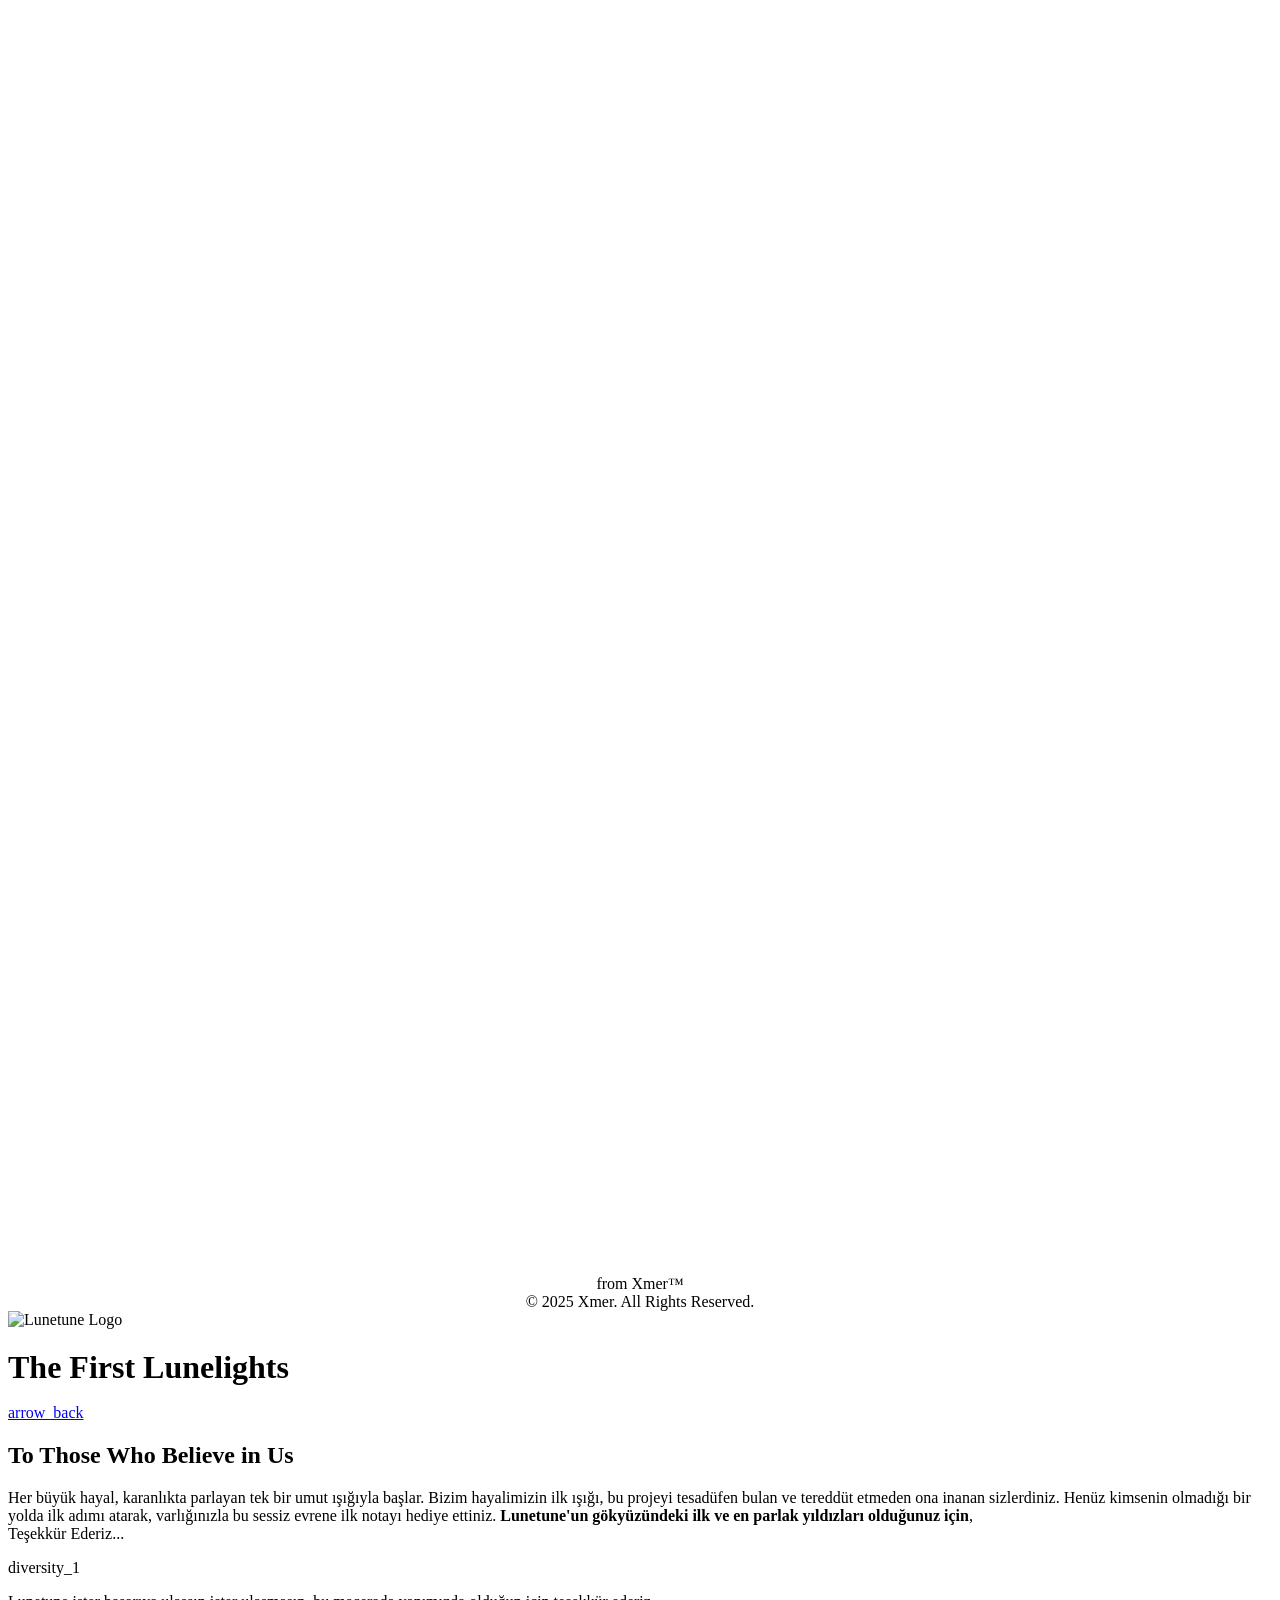
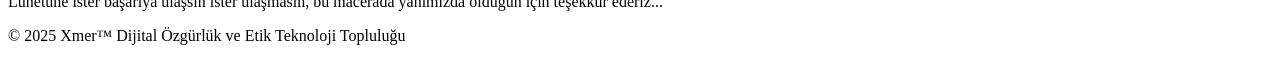
==== firstlunelights/index.html @ 83e5f684 "New Social Activity Mode and Bug Fix" ====
<!DOCTYPE html>
<html lang="tr-TR">

<head>
  <meta charset="utf-8" />
  <meta content="width=device-width, initial-scale=1" name="viewport" />
  <title>Lunetune | The First Lunelights</title>
  <script src="lib/tailwind.js"></script>
  <link rel="stylesheet" href="src/style.css" />
  <link rel="manifest" href="src/manifest.json" />
  <meta name="robots" content="index, follow, max-image-preview:large, max-snippet:-1" />
  <meta name="description"
    content="Are you ready for the ultimate music listening experience in your browser? And it's completely free!" />
  <meta name="keywords" content="Lunetune, Lunelights, The First Lunelights, First Stars, To Those Who Believe in Us" />
  <meta name="author" content="XmerOriginals" />
  <meta name="robots" content="index, follow" />
  <meta name="description"
    content="Lunetune'un ilk yıldızları. Projemize en başında inanıp destekleyen herkese sonsuz teşekkürler." />
  <meta name="keywords"
    content="Lunetune, Lunelights, The First Lunelights, First Stars, To Those Who Believe in Us, xmer originals" />
  <meta name="author" content="XmerOriginals" />
  <link rel="canonical" href="https://lunetune.xmeroriginals.com/firstlunelights/" />
  <meta name="theme-color" content="#1e1f3a" />
  <link rel="icon" type="image/png" href="https://lunetune.xmeroriginals.com/resources/Lunetune.png" />
</head>

<body class="bg-[#1c1f3a] text-[#b9b9c9]">
  <div id="loader">
    <div class="loader-logo">
      <svg version="1.1" xmlns="http://www.w3.org/2000/svg" xmlns:xlink="http://www.w3.org/1999/xlink"
        viewBox="0,0,500.20997,499.99999" fill="#ffffff">
        <g transform="translate(10,70)">
          <g stroke="none" stroke-miterlimit="10">
            <path
              d="M305.05393,-3.27944l-66.7189,-66.72056h57.02808l194.62582,194.6236l-0.00001,57.03417l-95.50675,-95.51117l11.34305,-11.35302l11.3425,-11.35246h-45.3949l-66.7189,-66.72056z" />
            <path d="M489.98893,91.40451l-161.40119,-161.40451h60.34916l101.05202,101.0476z" />
            <path d="M489.98892,1.15347l-71.14682,-71.15346h64.25771l3.53038,3.56249l3.53093,3.56249z" />
            <path
              d="M489.98894,271.90993l-140.64252,-140.64584l13.29206,-13.28376l13.29206,-13.28321l114.05838,114.05396z" />
            <path
              d="M489.98892,362.16209l-185.76332,-185.76554l24.63844,-24.63844l80.56245,80.56134l80.56245,80.56078z" />
            <path
              d="M-9.4463,178.88928l47.61633,47.61412l47.61578,47.61356l-11.20518,11.21514l-11.20573,11.2157h44.8412l133.4378,133.44112h-57.02808l-194.07212,-194.0699z" />
            <path
              d="M150.84694,23.01898l-93.01787,-93.01898h49.27964l161.40506,161.40838l-12.3242,12.31479l-12.3242,12.31534z" />
            <path
              d="M223.93502,256.68379c6.69586,-6.70085 12.30095,-12.18356 12.45653,-12.18356c0.15504,0 42.01623,41.73496 93.02507,92.74435l92.74324,92.74435h-49.27964l-161.1188,-161.12212l12.1736,-12.18301z" />
            <path
              d="M-9.4463,23.0223v-24.63954l185.48482,185.4826l-12.31534,12.3242l-12.31479,12.3242l-160.85468,-160.85136v-24.6401z" />
            <path
              d="M-9.4463,299.31796v-30.17652l80.28726,80.28504l80.2867,80.2856l-30.03311,0.14341l-30.03256,0.14285l-50.25415,-50.25138l-50.25415,-50.25193v-30.17707z" />
            <path d="M148.08121,-70h53.15608l133.4378,133.44112h-38.03404l-3.84654,3.7131l-3.84598,3.7131z" />
            <path
              d="M187.67779,292.94102l3.57467,-3.60679l140.38116,140.37784l-26.43463,0.14396l-26.43408,0.14396l-133.4522,-133.4522h38.79039l3.57467,-3.60679z" />
            <path
              d="M-9.4463,88.63491l140.35792,140.35792l-13.28376,13.29206l-13.28376,13.29262l-113.7904,-113.78596z" />
            <path
              d="M490.20154,423.20614l-0.34606,6.7828h-23.39705l-66.30584,-66.30418c-36.46874,-36.46763 -66.55643,-66.74192 -66.55643,-66.9706c0,-0.22923 10.64959,-0.16634 23.36027,-0.16634h23.11023l109.92226,109.90122c0,0 0.27181,15.59796 0.21262,16.7571z" />
            <path d="M-10,-58.23282v-11.76718h23.53381l133.4378,133.44112h-47.06042l-109.91118,-109.90676v-11.76718z" />
            <path
              d="M-9.4463,359.39581l70.32292,70.31628l-31.95721,0.14285l-31.95666,0.14285l-3.2048,-3.17047l-3.20425,-3.17103z" />
          </g>
        </g>
      </svg>
    </div>
    <div class="loader-bottom">
      <div class="line-loader"></div>
      <div style="justify-content: center; text-align: center">
        <div class="loader-XF">
          <span class="loader-From">from</span>
          <span class="loader-Xmer">Xmer™</span>
        </div>
        <span class="loader-Alt">© 2025 Xmer. All Rights Reserved.</span>
      </div>
    </div>
  </div>

  <div class="min-h-screen flex flex-col">
    <div class="container mx-auto max-w-5xl p-4 flex-grow">
      <header class="flex items-center justify-between space-x-3 z-10 mb-8">
        <div class="flex items-center space-x-2">
          <img alt="Lunetune Logo" class="w-12 h-12"
            src="https://lunetune.xmeroriginals.com/resources/lunetune-circle-playing.png" />
          <h1 class="text-[#b9b9c9] text-[17px] font-[Great Vibes] select-none" style="line-height: 1">
            The First Lunelights
          </h1>
        </div>
        <div class="flex items-center gap-2">
          <a href="./"
            class="w-10 h-10 flex items-center justify-center rounded-full hover:bg-white/10 transition-colors"
            title="Lunetune'a Dön">
            <span class="material-symbols-rounded notranslate text-white/80">
              arrow_back
            </span>
          </a>
        </div>
      </header>

      <main class="space-y-12 pb-12">
        <div class="text-center px-4">
          <h2 class="text-3xl sm:text-4xl md:text-5xl font-bold tracking-tight animated-text">
            To Those Who Believe in Us
          </h2>
          <p class="mt-4 max-w-3xl mx-auto text-lg text-white/70">
            Her büyük hayal, karanlıkta parlayan tek bir umut ışığıyla başlar.
            Bizim hayalimizin ilk ışığı, bu projeyi tesadüfen bulan ve
            tereddüt etmeden ona inanan sizlerdiniz. Henüz kimsenin olmadığı
            bir yolda ilk adımı atarak, varlığınızla bu sessiz evrene ilk
            notayı hediye ettiniz.
            <strong>Lunetune'un gökyüzündeki ilk ve en parlak yıldızları olduğunuz
              için</strong>,<br />
            Teşekkür Ederiz...
          </p>
        </div>

        <div id="lunelights-container"
          class="grid grid-cols-2 sm:grid-cols-3 md:grid-cols-4 lg:grid-cols-5 gap-6 md:gap-8 px-4"></div>
      </main>
    </div>

    <footer class="text-center px-4 py-8">
      <span class="material-symbols-rounded notranslate text-white/80 text-6xl">
        diversity_1
      </span>
      <p class="text-white/60">
        Lunetune ister başarıya ulaşsın ister ulaşmasın, bu macerada yanımızda
        olduğun için teşekkür ederiz...
      </p>
      <p class="text-white/35">
        © 2025 Xmer™ Dijital Özgürlük ve Etik Teknoloji Topluluğu
      </p>
    </footer>
  </div>

  <script src="src/first-lunelights.js"></script>
</body>

</html>
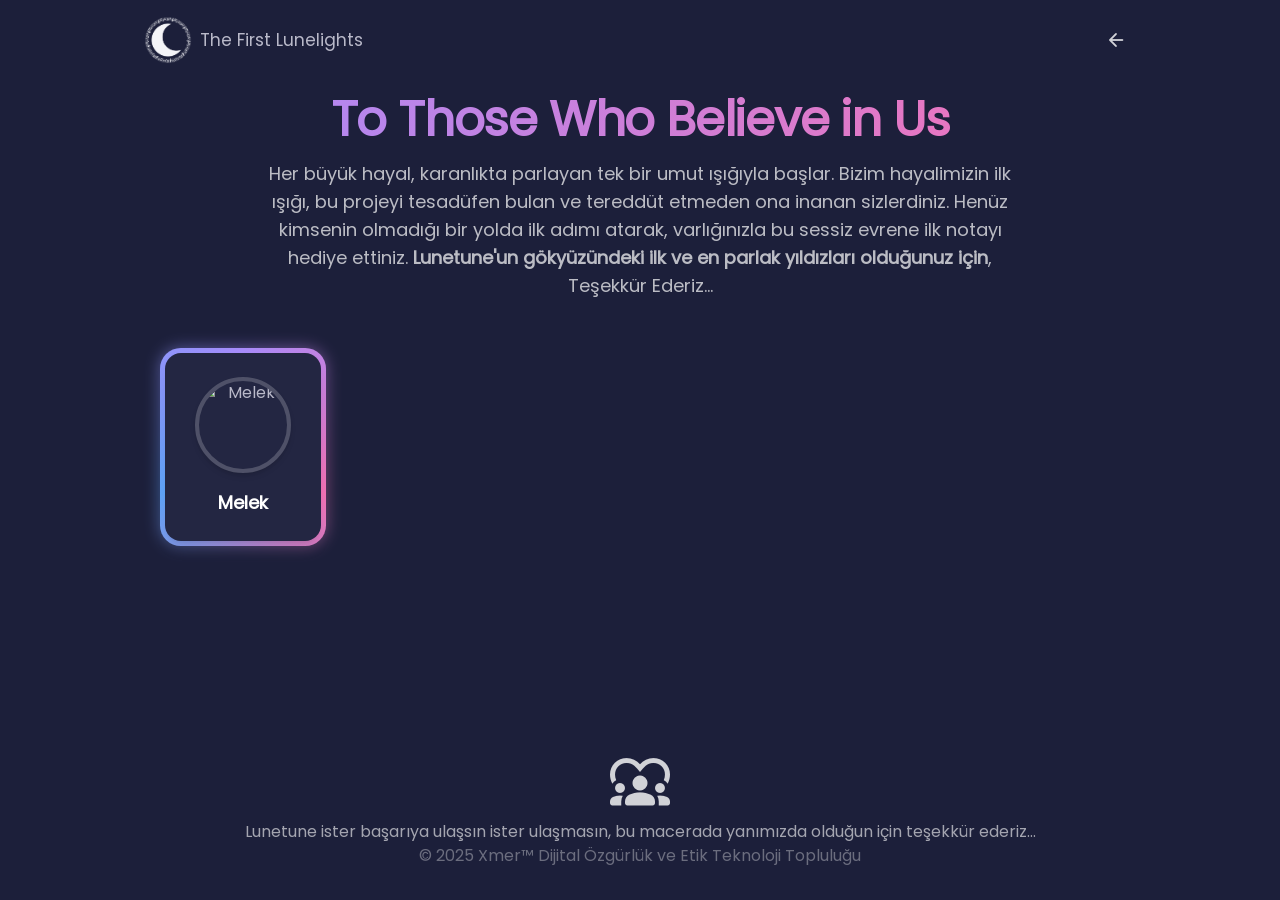
==== commit 055f9059: "Security updates, bug fixes, and feature improvements" ====
--- a/firstlunelights/index.html
+++ b/firstlunelights/index.html
@@ -5,9 +5,9 @@
   <meta charset="utf-8" />
   <meta content="width=device-width, initial-scale=1" name="viewport" />
   <title>Lunetune | The First Lunelights</title>
-  <script src="lib/tailwind.js"></script>
-  <link rel="stylesheet" href="src/style.css" />
-  <link rel="manifest" href="src/manifest.json" />
+  <script src="../lib/tailwind.js"></script>
+  <link rel="stylesheet" href="../src/style.css" />
+  <link rel="manifest" href="../src/manifest.json" />
   <meta name="robots" content="index, follow, max-image-preview:large, max-snippet:-1" />
   <meta name="description"
     content="Are you ready for the ultimate music listening experience in your browser? And it's completely free!" />
@@ -21,7 +21,7 @@
   <meta name="author" content="XmerOriginals" />
   <link rel="canonical" href="https://lunetune.xmeroriginals.com/firstlunelights/" />
   <meta name="theme-color" content="#1e1f3a" />
-  <link rel="icon" type="image/png" href="https://lunetune.xmeroriginals.com/resources/Lunetune.png" />
+  <link rel="icon" type="image/png" href="../resources/Lunetune.png" />
 </head>
 
 <body class="bg-[#1c1f3a] text-[#b9b9c9]">
@@ -80,13 +80,13 @@
       <header class="flex items-center justify-between space-x-3 z-10 mb-8">
         <div class="flex items-center space-x-2">
           <img alt="Lunetune Logo" class="w-12 h-12"
-            src="https://lunetune.xmeroriginals.com/resources/lunetune-circle-playing.png" />
+            src="../resources/lunetune-circle-playing.png" />
           <h1 class="text-[#b9b9c9] text-[17px] font-[Great Vibes] select-none" style="line-height: 1">
             The First Lunelights
           </h1>
         </div>
         <div class="flex items-center gap-2">
-          <a href="./"
+          <a href="../"
             class="w-10 h-10 flex items-center justify-center rounded-full hover:bg-white/10 transition-colors"
             title="Lunetune'a Dön">
             <span class="material-symbols-rounded notranslate text-white/80">
@@ -132,7 +132,7 @@
     </footer>
   </div>
 
-  <script src="src/first-lunelights.js"></script>
+  <script src="../src/first-lunelights.js"></script>
 </body>
 
 </html>
--- a/src/style.css
+++ b/src/style.css
@@ -0,0 +1,766 @@
+@font-face {
+  font-family: "Questrial";
+  font-style: normal;
+  font-weight: 400;
+  src: url("../resources/fonts/Questrial-Regular.ttf") format("truetype");
+  font-display: swap;
+}
+
+@font-face {
+  font-family: "Special Gothic Expanded One";
+  font-style: normal;
+  font-weight: 400;
+  src: url("../resources/fonts/SpecialGothicExpandedOne-Regular.ttf")
+    format("truetype");
+  font-display: swap;
+}
+
+@font-face {
+  font-family: "Space Grotesk";
+  font-style: normal;
+  font-weight: 400;
+  src: url("../resources/fonts/SpaceGrotesk-Regular.ttf") format("truetype");
+  font-display: swap;
+}
+
+@font-face {
+  font-family: "Lexend Deca";
+  font-style: normal;
+  font-weight: 300;
+  font-display: swap;
+  src: url("../resources/fonts/LexendDeca-Regular.ttf") format("truetype");
+}
+
+@font-face {
+  font-family: "Poppins";
+  font-style: normal;
+  font-weight: 400;
+  font-display: swap;
+  src: url("../resources/fonts/Poppins-Regular.ttf") format("truetype");
+}
+
+@font-face {
+  font-family: "Material Symbols Rounded";
+  font-style: normal;
+  font-weight: 100;
+  src: url("../resources/icons/MaterialIconsRound-Regular.otf")
+    format("opentype");
+}
+
+.material-symbols-rounded {
+  font-family: "Material Symbols Rounded";
+  font-weight: 100;
+  font-style: normal;
+  font-size: 22px;
+  line-height: 1;
+  letter-spacing: normal;
+  text-transform: none;
+  display: inline-block;
+  white-space: nowrap;
+  direction: ltr;
+  -webkit-font-feature-settings: "liga";
+  font-feature-settings: "liga";
+  -webkit-font-smoothing: antialiased;
+  font-variation-settings:
+    "FILL" 1,
+    "wght" 100,
+    "GRAD" 100,
+    "opsz" 40;
+}
+
+body {
+  font-family: "Poppins", sans-serif;
+  -webkit-user-select: none;
+  -ms-user-select: none;
+  user-select: none;
+}
+
+@keyframes spin {
+  from {
+    transform: rotate(0deg);
+  }
+
+  to {
+    transform: rotate(360deg);
+  }
+}
+
+.is-spinning {
+  animation: spin 8s linear infinite;
+  animation-play-state: paused;
+}
+
+.is-spinning.playing {
+  animation-play-state: running;
+}
+
+html,
+body {
+  -ms-overflow-style: none;
+  scrollbar-width: none;
+}
+
+html::-webkit-scrollbar,
+body::-webkit-scrollbar {
+  width: 0;
+}
+
+html::-webkit-scrollbar-track,
+body::-webkit-scrollbar-track {
+  background: transparent;
+}
+
+.modal-scrollbar::-webkit-scrollbar {
+  width: 0px;
+}
+
+.modal-scrollbar::-webkit-scrollbar-track {
+  background: transparent;
+}
+
+.modal {
+  display: none;
+  transition: opacity 0.2s ease-in-out;
+}
+
+.modal.is-active {
+  display: flex;
+}
+
+.modal.is-covered {
+  opacity: 0;
+  pointer-events: none;
+}
+
+#song-carousel-container {
+  perspective: 1000px;
+  transition: opacity 0.3s ease-in-out;
+}
+
+.fading-out {
+  opacity: 0 !important;
+}
+
+.song-card {
+  transition:
+    transform 0.4s ease-in-out,
+    opacity 0.4s ease-in-out;
+  will-change: transform, opacity;
+  width: clamp(240px, 75vw, 320px);
+}
+
+.song-card img {
+  transition:
+    width 0.4s ease-in-out,
+    height 0.4s ease-in-out;
+}
+
+.song-card h2,
+.song-card p {
+  transition: font-size 0.4s ease-in-out;
+}
+
+.song-card > div:first-of-type {
+  transition: margin-top 0.4s ease-in-out;
+}
+
+.song-card .like-btn,
+.song-card .broken-song-btn {
+  transition:
+    opacity 0.3s ease-in-out,
+    color 0.3s ease-in-out;
+}
+
+.song-card[data-type="prev"] .like-btn,
+.song-card[data-type="next"] .like-btn {
+  pointer-events: none;
+}
+
+.volume-slider-container {
+  width: 80px;
+  opacity: 1;
+  transition: all 0.3s ease-in-out;
+  overflow: hidden;
+}
+
+.volume-control-container:hover .volume-slider-container {
+  width: 80px;
+  opacity: 1;
+}
+
+@media (min-width: 768px) {
+  .volume-control-container:hover .volume-slider-container {
+    width: 100px;
+  }
+
+  .volume-slider-container {
+    width: 0;
+    opacity: 0;
+  }
+}
+
+input[type="range"] {
+  -webkit-appearance: none;
+  appearance: none;
+  background: transparent;
+  cursor: pointer;
+  width: 100%;
+}
+
+input[type="range"]::-webkit-slider-runnable-track {
+  background: linear-gradient(
+    to right,
+    #ffffff var(--value-percent, 75%),
+    rgba(255, 255, 255, 0.2) var(--value-percent, 75%)
+  );
+  height: 0.25rem;
+  border-radius: 1rem;
+}
+
+input[type="range"]::-webkit-slider-thumb {
+  -webkit-appearance: none;
+  appearance: none;
+  margin-top: -4px;
+  background-color: #fff;
+  height: 12px;
+  width: 12px;
+  border-radius: 50%;
+}
+
+#notification-container {
+  position: fixed;
+  top: 1rem;
+  left: 50%;
+  transform: translateX(-50%);
+  z-index: 1000;
+  display: flex;
+  flex-direction: column;
+  align-items: center;
+  gap: 0.5rem;
+  width: 90%;
+  max-width: 75%;
+  pointer-events: none;
+}
+
+.toast-notification {
+  color: #b9b9c9;
+  padding: 1rem;
+  background-color: #1c1f3aa0;
+  backdrop-filter: blur(20px);
+  -webkit-backdrop-filter: blur(20px);
+  border-radius: 0.75rem;
+  box-shadow:
+    0 10px 15px -3px rgba(0, 0, 0, 0.3),
+    0 4px 6px -2px rgba(0, 0, 0, 0.2);
+  border: solid 1px #ffffff38;
+  display: flex;
+  align-items: center;
+  gap: 0.75rem;
+  width: 100%;
+  pointer-events: auto;
+  opacity: 0;
+  transform: translateY(-20px);
+  transition: all 0.3s ease-in-out;
+}
+
+.toast-notification.toast-enter {
+  opacity: 1;
+  transform: translateY(0);
+}
+
+.toast-notification.toast-leave {
+  opacity: 0;
+  transform: translateY(-20px);
+}
+
+.toast-notification .icon {
+  flex-shrink: 0;
+  font-size: 1.25rem;
+}
+
+.toast-notification .icon-info {
+  color: #60a5fa;
+}
+
+.toast-notification .icon-success {
+  color: #4ade80;
+}
+
+.toast-notification .icon-error {
+  color: #f87171;
+}
+
+.toast-content {
+  flex-grow: 1;
+  overflow: hidden;
+}
+
+.toast-message-wrapper {
+  max-height: 4.5em;
+  overflow: hidden;
+  transition:
+    max-height 0.3s ease-out,
+    padding-bottom 0.3s ease-out;
+}
+
+.toast-message-wrapper.is-expanded {
+  max-height: 200px;
+  padding-bottom: 0.5rem;
+}
+
+.toast-message {
+  font-size: 0.9rem;
+  line-height: 1.5;
+  white-space: nowrap;
+  overflow: hidden;
+  text-overflow: ellipsis;
+  display: block;
+}
+
+.toast-expand-btn {
+  font-size: 0.8rem;
+  font-weight: 500;
+  color: #a78bfa;
+  background: none;
+  border: none;
+  cursor: pointer;
+  padding: 0;
+  margin-top: 0.25rem;
+}
+
+.toast-close-btn {
+  background: none;
+  border: none;
+  color: #b9b9c9;
+  opacity: 0.6;
+  cursor: pointer;
+  font-size: 1rem;
+  padding: 0;
+  margin-left: 0.5rem;
+  flex-shrink: 0;
+}
+
+.toast-close-btn:hover {
+  opacity: 1;
+}
+
+#song-context-menu,
+#playlist-context-menu,
+#more-actions-context-menu {
+  position: absolute;
+  z-index: 1000;
+  background-color: #1c1f3aa0;
+  backdrop-filter: blur(20px);
+  -webkit-backdrop-filter: blur(20px);
+  border-radius: 0.75rem;
+  box-shadow:
+    0 10px 15px -3px rgba(0, 0, 0, 0.3),
+    0 4px 6px -2px rgba(0, 0, 0, 0.2);
+  padding: 0.5rem;
+  min-width: 220px;
+  border: solid 1px #ffffff38;
+  opacity: 0;
+  transform: scale(0.95) translateY(-10px);
+  transform-origin: top left;
+  transition:
+    opacity 150ms ease-out,
+    transform 150ms ease-out;
+  pointer-events: none;
+  display: block;
+}
+
+#playlist-panel.is-dragging,
+#queue-panel.is-dragging {
+  transition: none !important;
+}
+
+#song-context-menu.is-open,
+#playlist-context-menu.is-open,
+#more-actions-context-menu.is-open {
+  opacity: 1;
+  transform: scale(1) translateY(0);
+  pointer-events: auto;
+}
+
+.context-menu-btn {
+  display: flex;
+  align-items: center;
+  gap: 0.75rem;
+  width: 100%;
+  padding: 0.75rem;
+  border-radius: 0.5rem;
+  background: none;
+  border: none;
+  color: #b9b9c9;
+  text-align: left;
+  cursor: pointer;
+  font-size: 0.9rem;
+}
+
+.context-menu-btn:hover {
+  background-color: rgba(255, 255, 255, 0.1);
+}
+
+.context-menu-btn i {
+  width: 1.25rem;
+  text-align: center;
+}
+
+.context-menu-btn.text-red-400:hover {
+  background-color: rgba(248, 113, 113, 0.1);
+  color: #f87171;
+}
+
+.import-label {
+  cursor: pointer;
+  display: block;
+  padding: 0.75rem 1rem;
+  border-radius: 0.5rem;
+  background-color: #4f46e5;
+  color: white;
+  text-align: center;
+  transition: background-color 0.2s;
+}
+
+.import-label:hover {
+  background-color: #4338ca;
+}
+
+.store-tab-btn {
+  padding: 0.75rem 1.5rem;
+  border: none;
+  background: none;
+  color: #b9b9c9a0;
+  font-weight: 500;
+  cursor: pointer;
+  transition: all 0.2s ease-in-out;
+  border-bottom: 2px solid transparent;
+}
+
+.store-tab-btn.active-tab {
+  color: #ffffff;
+  border-bottom-color: #8b5cf6;
+}
+
+@media (max-height: 530px) {
+  .song-card {
+    background-color: #1c1f3aa0;
+    backdrop-filter: blur(16px);
+    -webkit-backdrop-filter: blur(16px);
+    border: 1px solid #ffffff38;
+    border-radius: 0.75rem;
+    padding: 1rem 1.5rem;
+    display: flex;
+    flex-direction: column;
+    justify-content: center;
+    box-sizing: border-box;
+  }
+
+  .song-card[data-type="current"] {
+    width: clamp(240px, 65vw, 280px);
+  }
+
+  .song-card[data-type="prev"],
+  .song-card[data-type="next"] {
+    width: clamp(180px, 50vw, 220px);
+  }
+
+  .song-card img {
+    display: none;
+  }
+
+  .song-card > div:first-of-type {
+    margin-top: 0;
+  }
+}
+
+@media (max-height: 800px) {
+  .song-card[data-type="current"] img {
+    width: clamp(180px, 40vh, 320px);
+    height: clamp(180px, 40vh, 320px);
+  }
+
+  .song-card[data-type="current"] > div:first-of-type {
+    margin-top: 1rem;
+  }
+
+  .song-card[data-type="prev"] img,
+  .song-card[data-type="next"] img {
+    width: clamp(140px, 30vh, 256px);
+    height: clamp(140px, 30vh, 256px);
+  }
+}
+
+@media (max-height: 680px) {
+  #panel-actions-large {
+    display: none;
+  }
+
+  #panel-actions-small {
+    display: block;
+  }
+}
+
+.queue-item .remove-from-queue-btn {
+  opacity: 0;
+  transition: opacity 0.2s;
+}
+
+.queue-item:hover .remove-from-queue-btn {
+  opacity: 1;
+}
+
+@keyframes float-up {
+  0% {
+    transform: translateY(0) scale(0.5);
+    opacity: 1;
+  }
+
+  100% {
+    transform: translateY(-250px) scale(1.5);
+    opacity: 0;
+  }
+}
+
+.animate-float-up {
+  animation: float-up 3s ease-out forwards;
+  position: absolute;
+  font-size: 3rem;
+  will-change: transform, opacity;
+}
+
+.timer-btn.active {
+  background-color: #a78bfa;
+  color: white;
+}
+
+#progress-bar, #progress-handle {
+  transition: none;
+}
+
+/* maker.html CSS */
+
+@keyframes slide-up-fade-in {
+  from {
+    opacity: 0;
+    transform: translateY(20px);
+  }
+
+  to {
+    opacity: 1;
+    transform: translateY(0);
+  }
+}
+
+.animated-card {
+  opacity: 0;
+  animation: slide-up-fade-in 0.6s ease-out forwards;
+}
+
+.animated-card:nth-child(1) {
+  animation-delay: 0.1s;
+}
+
+.animated-card:nth-child(2) {
+  animation-delay: 0.2s;
+}
+
+.animated-card:nth-child(3) {
+  animation-delay: 0.3s;
+}
+
+footer.animated-card {
+  animation-delay: 0.4s;
+}
+
+.is-spinning-for-maker {
+  animation: spin 4s linear infinite;
+}
+
+/* first-lunelights.html CSS */
+
+.profile-card {
+  position: relative;
+  z-index: 3;
+  width: 100%;
+  height: 100%;
+  border-radius: 1.25rem;
+}
+
+.animated-text {
+  background: linear-gradient(90deg, #a78bfa, #f472b6, #60a5fa, #a78bfa);
+  background-size: 300% 100%;
+  -webkit-background-clip: text;
+  background-clip: text;
+  -webkit-text-fill-color: transparent;
+  animation: gradient-flow 8s linear infinite;
+}
+
+@keyframes gradient-flow {
+  0% {
+    background-position: 0% 50%;
+  }
+
+  100% {
+    background-position: 300% 50%;
+  }
+}
+
+@property --angle {
+  syntax: "<angle>";
+  initial-value: 0deg;
+  inherits: false;
+}
+
+.profile-card-wrapper {
+  position: relative;
+  padding: 5px;
+}
+
+.profile-card-wrapper::before,
+.profile-card-wrapper::after {
+  content: "";
+  position: absolute;
+  top: 0;
+  left: 0;
+  width: 100%;
+  height: 100%;
+  background: conic-gradient(
+    from var(--angle),
+    #a78bfa,
+    #f472b6,
+    #60a5fa,
+    #a78bfa
+  );
+  border-radius: 1.3rem;
+  animation: 4s spinborder linear infinite;
+}
+
+.profile-card-wrapper::before {
+  filter: blur(0.5rem);
+  opacity: 0.5;
+  z-index: 1;
+}
+
+.profile-card-wrapper::after {
+  z-index: 2;
+}
+
+.profile-card {
+  position: relative;
+  z-index: 3;
+  width: 100%;
+  height: 100%;
+}
+
+@keyframes spinborder {
+  from {
+    --angle: 0deg;
+  }
+
+  to {
+    --angle: 360deg;
+  }
+}
+
+/* Loading */
+
+#loader {
+  position: fixed;
+  top: 0;
+  left: 0;
+  width: 100%;
+  height: 100%;
+  z-index: 9999999;
+  transition:
+    opacity 0.5s ease,
+    visibility 0.5s ease;
+  overflow: hidden;
+  background-color: #181818;
+  background-image: url("../resources/xmeroriginals-loader-background.jpg");
+  background-size: cover;
+  background-position: center center;
+  background-repeat: no-repeat;
+}
+
+.loader-logo {
+  position: absolute;
+  top: 50%;
+  left: 50%;
+  transform: translate(-50%, -50%);
+}
+
+.loader-logo svg {
+  width: clamp(130px, 20vmin, 200px);
+  height: auto;
+}
+
+.loader-bottom {
+  position: absolute;
+  bottom: clamp(15px, 3vh, 35px);
+  left: 50%;
+  transform: translateX(-50%);
+  display: flex;
+  flex-direction: column;
+  align-items: center;
+  gap: clamp(10px, 2vh, 20px);
+}
+
+.line-loader {
+  width: 100%;
+  height: 14px;
+  background: repeating-linear-gradient(-45deg, #fff 0 15px, #0000 0 20px)
+    left/200% 100%;
+  animation: l3 2s infinite linear;
+}
+
+@keyframes l3 {
+  100% {
+    background-position: right;
+  }
+}
+
+@keyframes spin {
+  to {
+    transform: rotate(360deg);
+  }
+}
+
+.loader-XF {
+  display: flex;
+  align-items: baseline;
+  gap: 5px;
+}
+
+.loader-From {
+  font-family: "Lexend Deca", sans-serif;
+  font-weight: 300;
+  font-style: normal;
+  font-size: clamp(1.1rem, 3vmin, 1.3rem);
+  color: #fff;
+  opacity: 0.3;
+  margin-left: auto;
+}
+
+.loader-Xmer {
+  font-family: "Special Gothic Expanded One", sans-serif;
+  font-weight: 300;
+  font-style: normal;
+  font-size: clamp(1.3rem, 4vmin, 1.7rem);
+  color: #fff;
+  margin-right: auto;
+  opacity: 0.5;
+}
+
+.loader-Alt {
+  font-family: "Lexend Deca", sans-serif;
+  font-weight: 300;
+  font-style: normal;
+  font-size: clamp(0.5rem, 1vmin, 1.2rem);
+  color: #fff;
+  white-space: nowrap;
+  position: relative;
+  bottom: 4px;
+  opacity: 0.3;
+  top: -11px;
+}
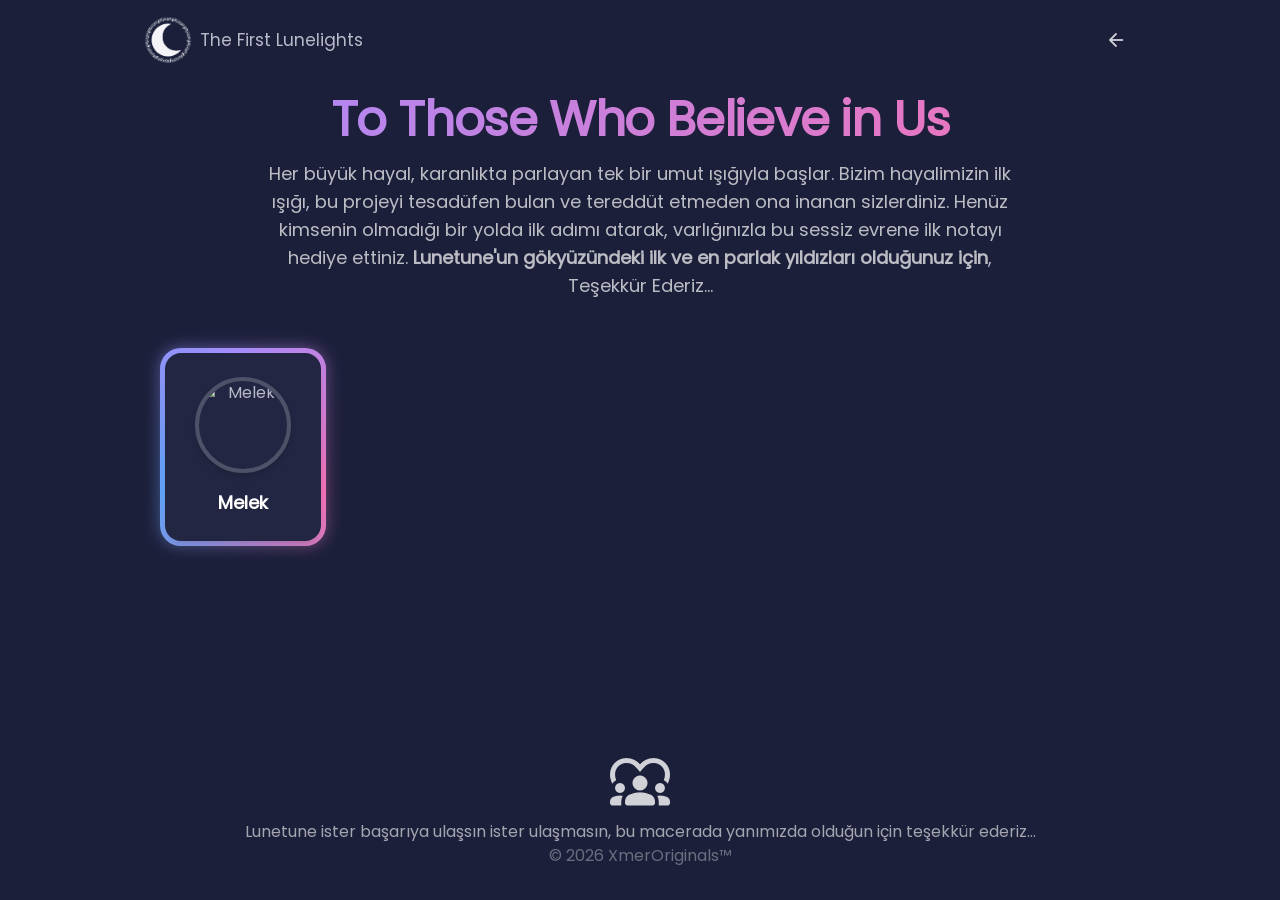
==== commit f5423cfd: "Test Fix" ====
--- a/firstlunelights/index.html
+++ b/firstlunelights/index.html
@@ -70,7 +70,7 @@
           <span class="loader-From">from</span>
           <span class="loader-Xmer">Xmer™</span>
         </div>
-        <span class="loader-Alt">© 2025 Xmer. All Rights Reserved.</span>
+        <span class="loader-Alt">© 2026 Xmer. All Rights Reserved.</span>
       </div>
     </div>
   </div>
@@ -127,7 +127,7 @@
         olduğun için teşekkür ederiz...
       </p>
       <p class="text-white/35">
-        © 2025 Xmer™ Dijital Özgürlük ve Etik Teknoloji Topluluğu
+        © 2026 XmerOriginals™
       </p>
     </footer>
   </div>
